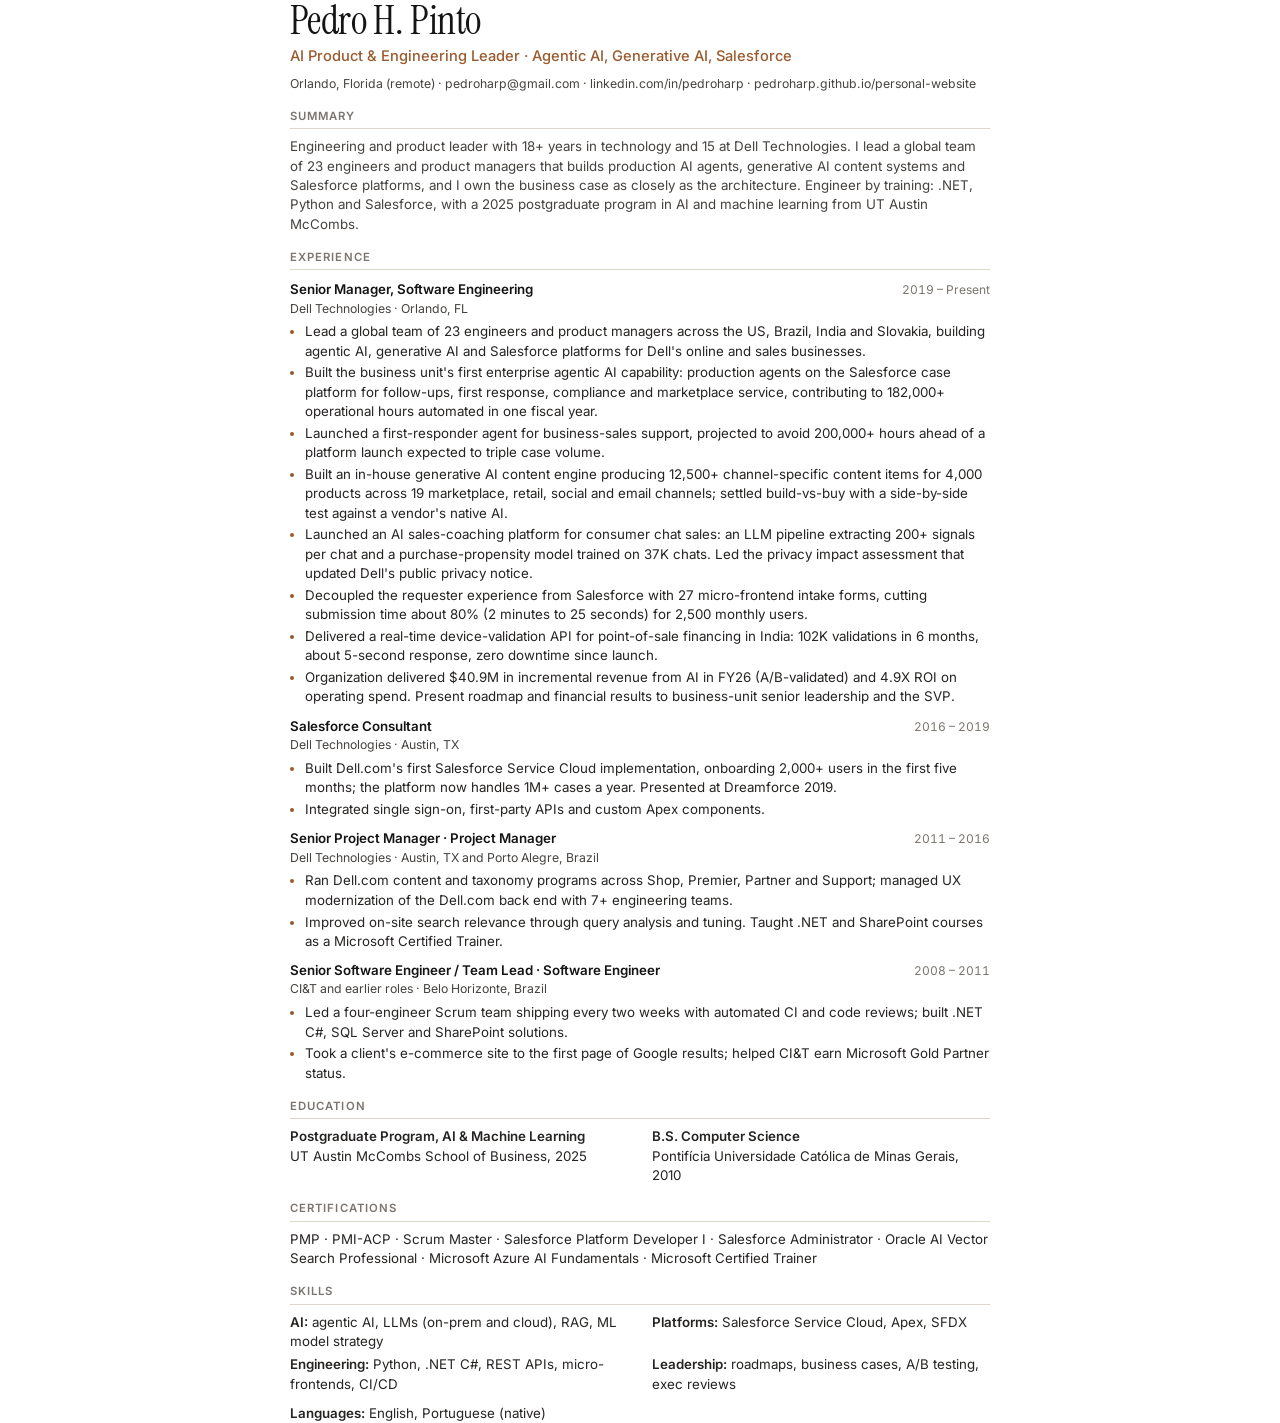
==== resume/resume.html @ f7442b0c "Add five case-study pages, email contact and résumé download - Replace the three Selected Work tiles" ====
<!doctype html>
<html lang="en">
<head>
  <meta charset="utf-8" />
  <meta name="viewport" content="width=device-width, initial-scale=1" />
  <meta name="robots" content="noindex" />
  <title>Pedro H. Pinto — Résumé</title>
  <!-- Source for assets/Pedro-H-Pinto-Resume.pdf. Regenerate with: python3 resume/build_pdf.py -->
  <link href="https://fonts.googleapis.com/css2?family=Inter:wght@400;500;600&family=Instrument+Serif&display=swap" rel="stylesheet" />
  <style>
    @page { size: Letter; margin: 0.55in 0.6in; }
    :root { --ink: #141414; --soft: #45423f; --muted: #7a756e; --line: #ddd6cb; --accent: #9a5b2e; }
    * { box-sizing: border-box; }
    body { margin: 0; color: var(--ink); background: #fff; font: 400 10pt/1.45 "Inter", system-ui, sans-serif; }
    .page { max-width: 7.3in; margin: 0 auto; }
    h1 { font: 400 30pt/1 "Instrument Serif", Georgia, serif; margin: 0; letter-spacing: -0.01em; }
    .headline { margin: 6px 0 0; font-weight: 500; color: var(--accent); font-size: 11pt; }
    .contact { margin: 8px 0 0; color: var(--soft); font-size: 9.2pt; }
    .contact a { color: inherit; text-decoration: none; }
    h2 {
      font: 600 8.5pt/1 "Inter", sans-serif; text-transform: uppercase; letter-spacing: .1em;
      color: var(--muted); margin: 18px 0 8px; padding-bottom: 6px; border-bottom: 1px solid var(--line);
    }
    p { margin: 0; }
    .summary { color: var(--soft); }
    .role { margin-top: 10px; break-inside: avoid; }
    .role__top { display: flex; justify-content: space-between; gap: 12px; align-items: baseline; }
    .role__title { font-weight: 600; }
    .role__when { color: var(--muted); font-size: 9pt; white-space: nowrap; font-variant-numeric: tabular-nums; }
    .role__org { color: var(--soft); font-size: 9.2pt; }
    ul { margin: 5px 0 0; padding-left: 15px; }
    li { margin: 2.5px 0; color: #262422; }
    li::marker { color: var(--accent); }
    .grid { display: grid; grid-template-columns: 1fr 1fr; gap: 4px 24px; }
    .kv b { font-weight: 600; }
    .kv { color: #262422; }
  </style>
</head>
<body>
<div class="page">
  <header>
    <h1>Pedro H. Pinto</h1>
    <p class="headline">AI Product &amp; Engineering Leader · Agentic AI, Generative AI, Salesforce</p>
    <p class="contact">Orlando, Florida (remote) · <a href="mailto:pedroharp@gmail.com">pedroharp@gmail.com</a> · <a href="https://www.linkedin.com/in/pedroharp/">linkedin.com/in/pedroharp</a> · <a href="https://pedroharp.github.io/personal-website/">pedroharp.github.io/personal-website</a></p>
  </header>

  <h2>Summary</h2>
  <p class="summary">Engineering and product leader with 18+ years in technology and 15 at Dell Technologies. I lead a global team of 23 engineers and product managers that builds production AI agents, generative AI content systems and Salesforce platforms, and I own the business case as closely as the architecture. Engineer by training: .NET, Python and Salesforce, with a 2025 postgraduate program in AI and machine learning from UT Austin McCombs.</p>

  <h2>Experience</h2>

  <div class="role">
    <div class="role__top"><span class="role__title">Senior Manager, Software Engineering</span><span class="role__when">2019 – Present</span></div>
    <p class="role__org">Dell Technologies · Orlando, FL</p>
    <ul>
      <li>Lead a global team of 23 engineers and product managers across the US, Brazil, India and Slovakia, building agentic AI, generative AI and Salesforce platforms for Dell's online and sales businesses.</li>
      <li>Built the business unit's first enterprise agentic AI capability: production agents on the Salesforce case platform for follow-ups, first response, compliance and marketplace service, contributing to 182,000+ operational hours automated in one fiscal year.</li>
      <li>Launched a first-responder agent for business-sales support, projected to avoid 200,000+ hours ahead of a platform launch expected to triple case volume.</li>
      <li>Built an in-house generative AI content engine producing 12,500+ channel-specific content items for 4,000 products across 19 marketplace, retail, social and email channels; settled build-vs-buy with a side-by-side test against a vendor's native AI.</li>
      <li>Launched an AI sales-coaching platform for consumer chat sales: an LLM pipeline extracting 200+ signals per chat and a purchase-propensity model trained on 37K chats. Led the privacy impact assessment that updated Dell's public privacy notice.</li>
      <li>Decoupled the requester experience from Salesforce with 27 micro-frontend intake forms, cutting submission time about 80% (2 minutes to 25 seconds) for 2,500 monthly users.</li>
      <li>Delivered a real-time device-validation API for point-of-sale financing in India: 102K validations in 6 months, about 5-second response, zero downtime since launch.</li>
      <li>Organization delivered $40.9M in incremental revenue from AI in FY26 (A/B-validated) and 4.9X ROI on operating spend. Present roadmap and financial results to business-unit senior leadership and the SVP.</li>
    </ul>
  </div>

  <div class="role">
    <div class="role__top"><span class="role__title">Salesforce Consultant</span><span class="role__when">2016 – 2019</span></div>
    <p class="role__org">Dell Technologies · Austin, TX</p>
    <ul>
      <li>Built Dell.com's first Salesforce Service Cloud implementation, onboarding 2,000+ users in the first five months; the platform now handles 1M+ cases a year. Presented at Dreamforce 2019.</li>
      <li>Integrated single sign-on, first-party APIs and custom Apex components.</li>
    </ul>
  </div>

  <div class="role">
    <div class="role__top"><span class="role__title">Senior Project Manager · Project Manager</span><span class="role__when">2011 – 2016</span></div>
    <p class="role__org">Dell Technologies · Austin, TX and Porto Alegre, Brazil</p>
    <ul>
      <li>Ran Dell.com content and taxonomy programs across Shop, Premier, Partner and Support; managed UX modernization of the Dell.com back end with 7+ engineering teams.</li>
      <li>Improved on-site search relevance through query analysis and tuning. Taught .NET and SharePoint courses as a Microsoft Certified Trainer.</li>
    </ul>
  </div>

  <div class="role">
    <div class="role__top"><span class="role__title">Senior Software Engineer / Team Lead · Software Engineer</span><span class="role__when">2008 – 2011</span></div>
    <p class="role__org">CI&amp;T and earlier roles · Belo Horizonte, Brazil</p>
    <ul>
      <li>Led a four-engineer Scrum team shipping every two weeks with automated CI and code reviews; built .NET C#, SQL Server and SharePoint solutions.</li>
      <li>Took a client's e-commerce site to the first page of Google results; helped CI&amp;T earn Microsoft Gold Partner status.</li>
    </ul>
  </div>

  <h2>Education</h2>
  <div class="grid">
    <p class="kv"><b>Postgraduate Program, AI &amp; Machine Learning</b><br />UT Austin McCombs School of Business, 2025</p>
    <p class="kv"><b>B.S. Computer Science</b><br />Pontifícia Universidade Católica de Minas Gerais, 2010</p>
  </div>

  <h2>Certifications</h2>
  <p class="kv">PMP · PMI-ACP · Scrum Master · Salesforce Platform Developer I · Salesforce Administrator · Oracle AI Vector Search Professional · Microsoft Azure AI Fundamentals · Microsoft Certified Trainer</p>

  <h2>Skills</h2>
  <div class="grid">
    <p class="kv"><b>AI:</b> agentic AI, LLMs (on-prem and cloud), RAG, ML model strategy</p>
    <p class="kv"><b>Platforms:</b> Salesforce Service Cloud, Apex, SFDX</p>
    <p class="kv"><b>Engineering:</b> Python, .NET C#, REST APIs, micro-frontends, CI/CD</p>
    <p class="kv"><b>Leadership:</b> roadmaps, business cases, A/B testing, exec reviews</p>
  </div>
  <p class="kv" style="margin-top:10px"><b>Languages:</b> English, Portuguese (native)</p>
</div>
</body>
</html>
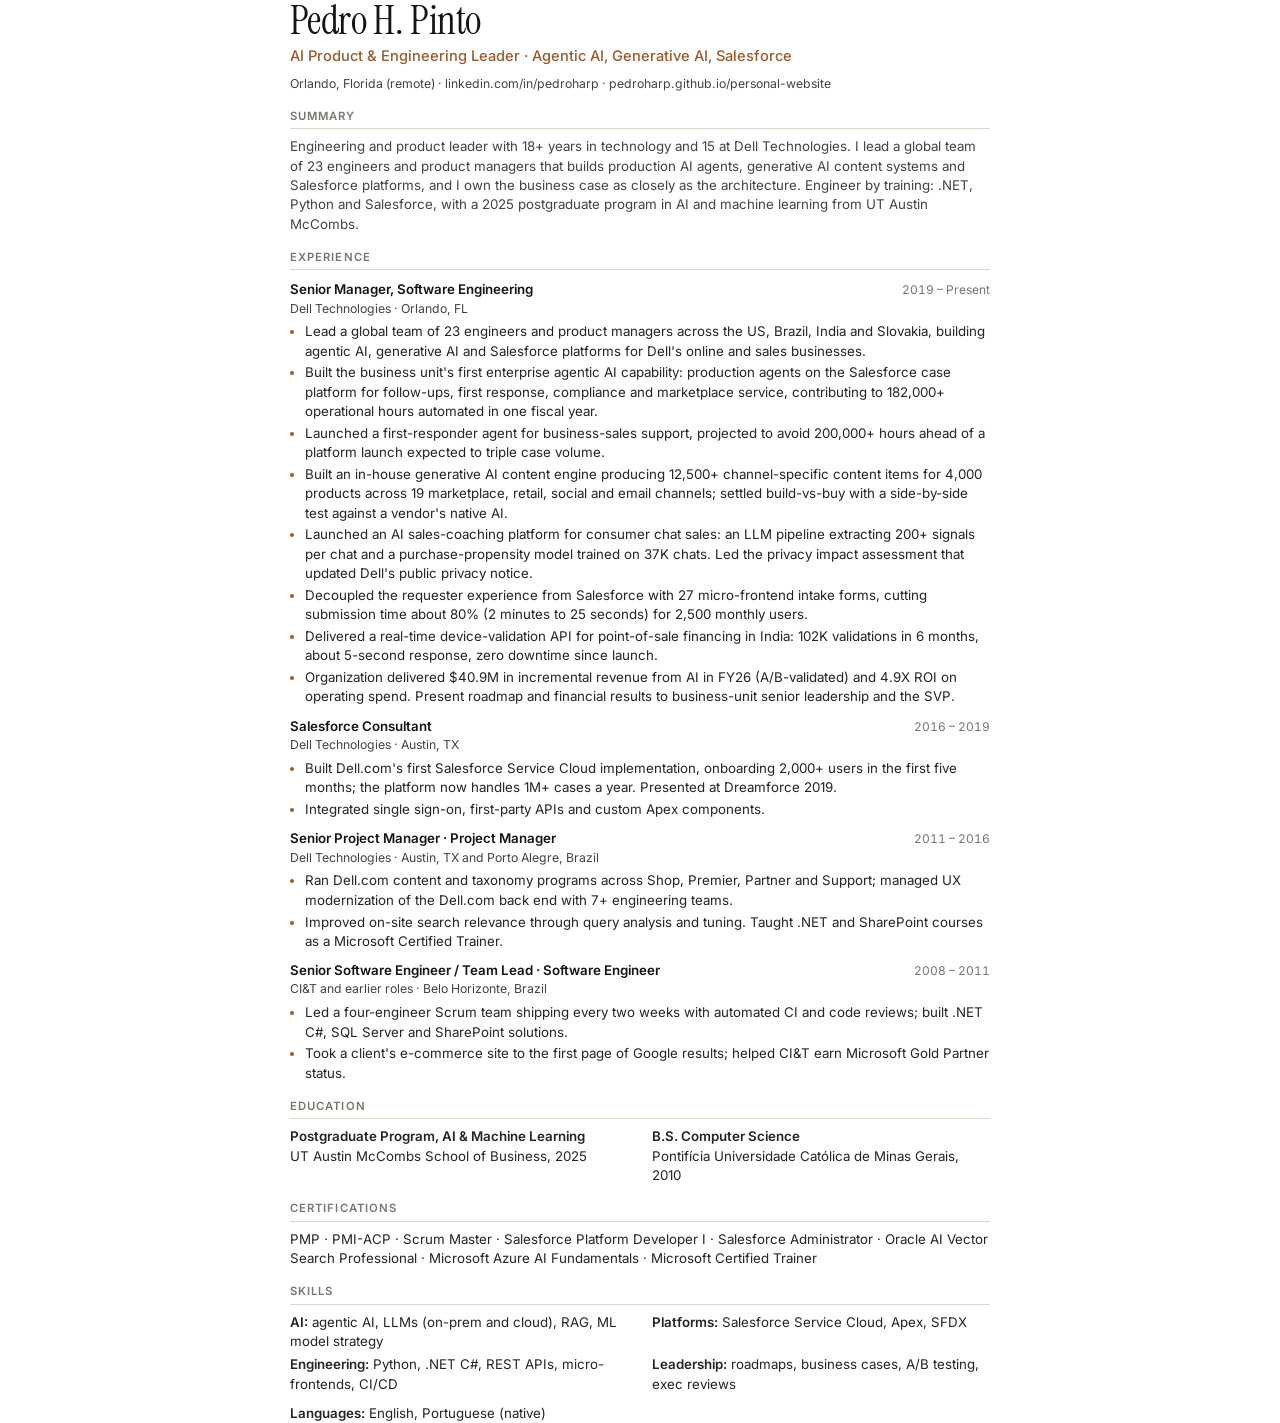
==== commit bbf69e5e: "Remove email from the public résumé Co-Authored-By: Claude Opus 5.5 <noreply@anthropic.com> Claude-S" ====
--- a/resume/resume.html
+++ b/resume/resume.html
@@ -41,7 +41,7 @@
   <header>
     <h1>Pedro H. Pinto</h1>
     <p class="headline">AI Product &amp; Engineering Leader · Agentic AI, Generative AI, Salesforce</p>
-    <p class="contact">Orlando, Florida (remote) · <a href="mailto:pedroharp@gmail.com">pedroharp@gmail.com</a> · <a href="https://www.linkedin.com/in/pedroharp/">linkedin.com/in/pedroharp</a> · <a href="https://pedroharp.github.io/personal-website/">pedroharp.github.io/personal-website</a></p>
+    <p class="contact">Orlando, Florida (remote) · <a href="https://www.linkedin.com/in/pedroharp/">linkedin.com/in/pedroharp</a> · <a href="https://pedroharp.github.io/personal-website/">pedroharp.github.io/personal-website</a></p>
   </header>
 
   <h2>Summary</h2>
